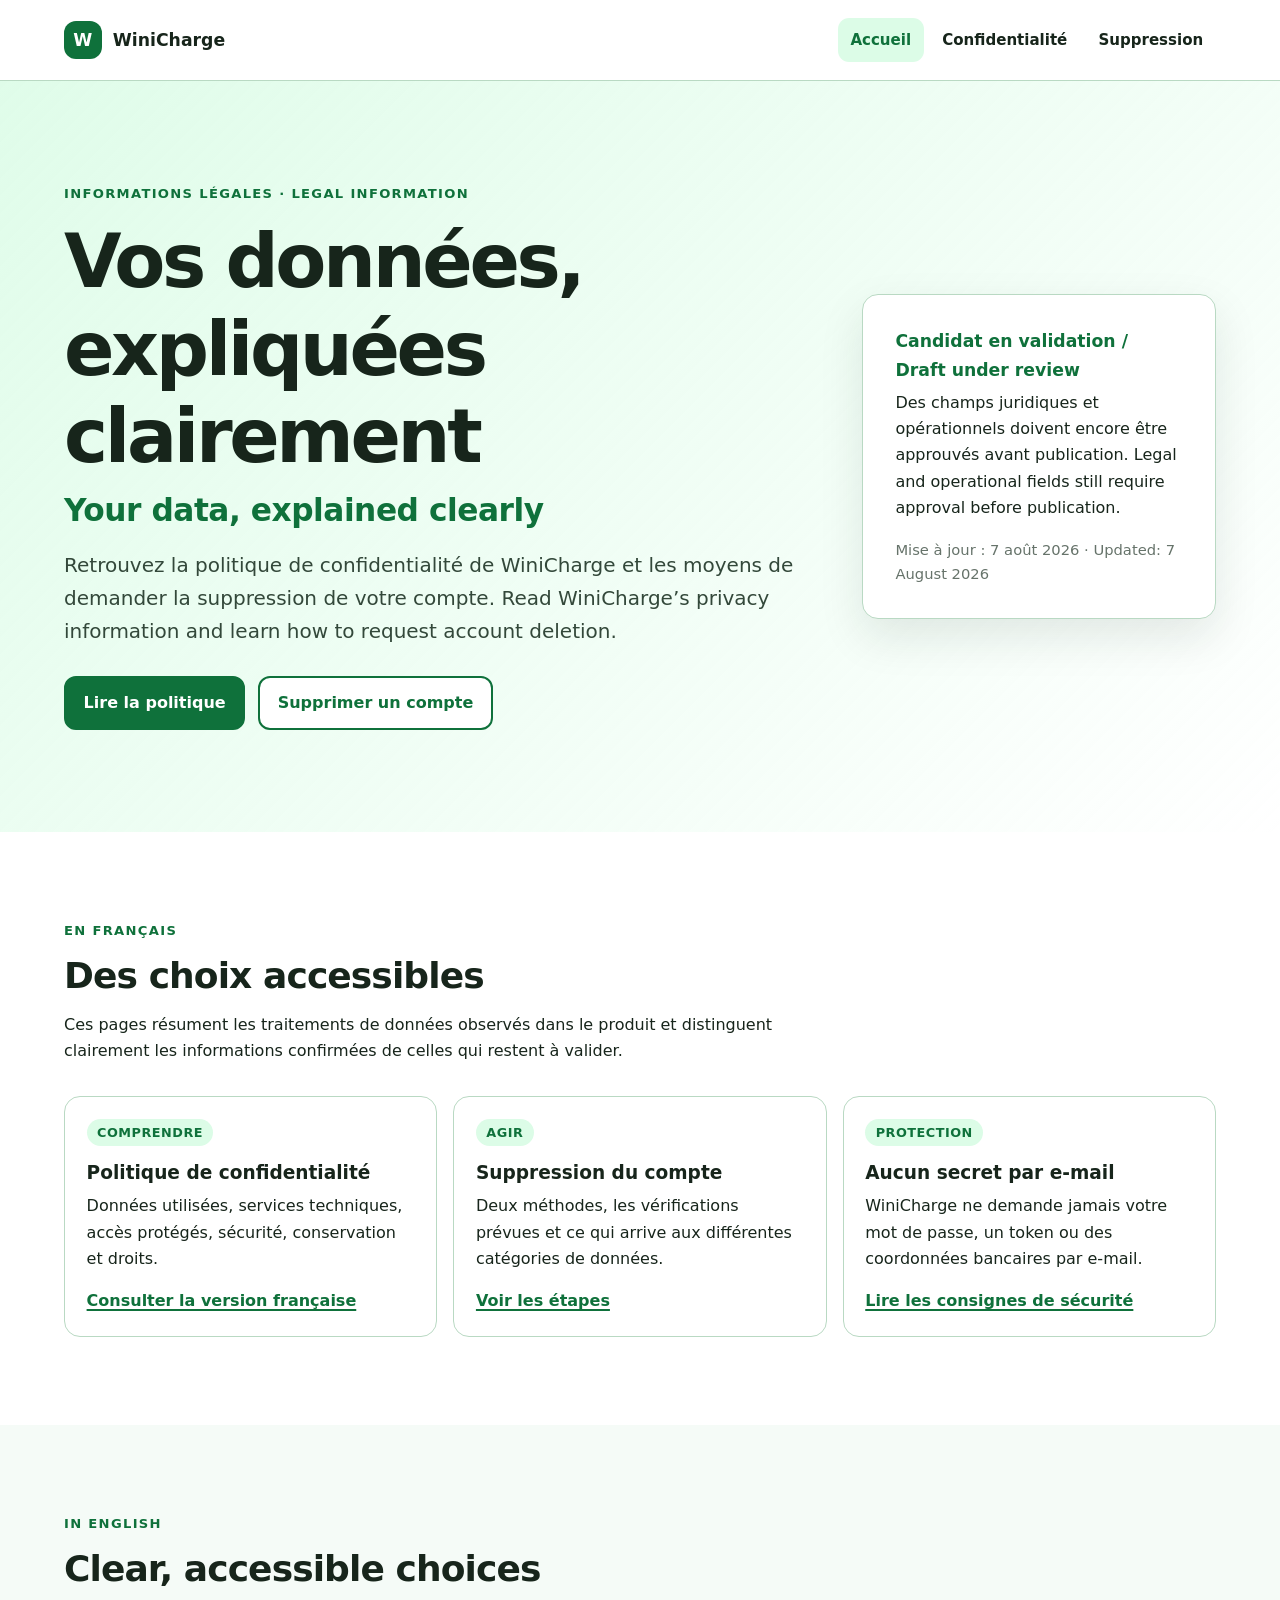
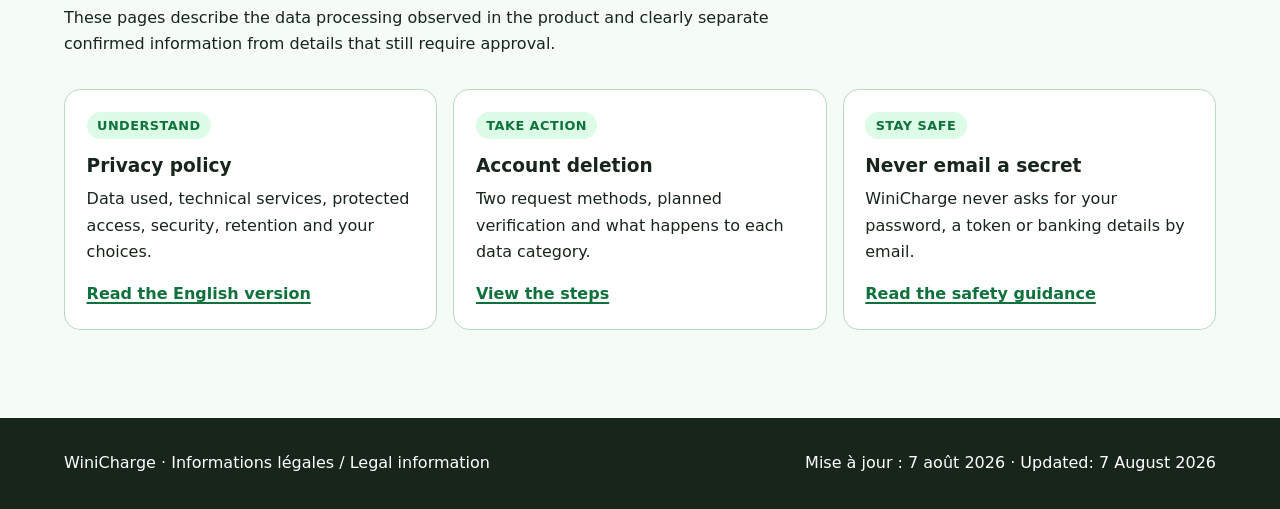
==== index.html @ 92ef0008 "docs: publish WiniCharge legal pages" ====
<!doctype html>
<html lang="fr">
  <head>
    <meta charset="utf-8">
    <meta name="viewport" content="width=device-width, initial-scale=1">
    <meta name="description" content="Informations de confidentialité et options de suppression de compte pour l’application WiniCharge.">
    <meta name="referrer" content="no-referrer">
    <title>Informations légales | WiniCharge</title>
    <link rel="stylesheet" href="styles.css">
  </head>
  <body>
    <a class="skip-link" href="#contenu">Aller au contenu / Skip to content</a>
    <header class="site-header">
      <div class="shell header-inner">
        <a class="brand" href="./" aria-label="WiniCharge — accueil">
          <span class="brand-mark" aria-hidden="true">W</span>
          <span>WiniCharge</span>
        </a>
        <nav class="site-nav" aria-label="Navigation principale / Main navigation">
          <ul>
            <li><a href="./" aria-current="page">Accueil</a></li>
            <li><a href="privacy/">Confidentialité</a></li>
            <li><a href="delete-account/">Suppression</a></li>
          </ul>
        </nav>
      </div>
    </header>

    <main id="contenu" tabindex="-1">
      <section class="hero">
        <div class="shell hero-grid">
          <div>
            <p class="eyebrow">Informations légales · Legal information</p>
            <h1>
              Vos données, expliquées clairement
              <span class="title-translation" lang="en">Your data, explained clearly</span>
            </h1>
            <p class="lead">
              Retrouvez la politique de confidentialité de WiniCharge et les moyens de demander la suppression de votre compte.
              <span lang="en">Read WiniCharge’s privacy information and learn how to request account deletion.</span>
            </p>
            <div class="button-row">
              <a class="button" href="privacy/">Lire la politique</a>
              <a class="button button-secondary" href="delete-account/">Supprimer un compte</a>
            </div>
          </div>
          <aside class="hero-panel" aria-label="État de publication / Publication status">
            <strong>Candidat en validation / Draft under review</strong>
            <p>
              Des champs juridiques et opérationnels doivent encore être approuvés avant publication.
              <span lang="en">Legal and operational fields still require approval before publication.</span>
            </p>
            <p class="updated">Mise à jour : 7 août 2026 · Updated: 7 August 2026</p>
          </aside>
        </div>
      </section>

      <section class="section" id="francais" lang="fr" aria-labelledby="accueil-fr">
        <div class="shell">
          <div class="section-heading">
            <p class="eyebrow">En français</p>
            <h2 id="accueil-fr">Des choix accessibles</h2>
            <p>
              Ces pages résument les traitements de données observés dans le produit et distinguent clairement les informations confirmées de celles qui restent à valider.
            </p>
          </div>
          <div class="card-grid">
            <article class="card">
              <span class="card-label">Comprendre</span>
              <h3>Politique de confidentialité</h3>
              <p>Données utilisées, services techniques, accès protégés, sécurité, conservation et droits.</p>
              <a href="privacy/#francais">Consulter la version française</a>
            </article>
            <article class="card">
              <span class="card-label">Agir</span>
              <h3>Suppression du compte</h3>
              <p>Deux méthodes, les vérifications prévues et ce qui arrive aux différentes catégories de données.</p>
              <a href="delete-account/#francais">Voir les étapes</a>
            </article>
            <article class="card">
              <span class="card-label">Protection</span>
              <h3>Aucun secret par e-mail</h3>
              <p>WiniCharge ne demande jamais votre mot de passe, un token ou des coordonnées bancaires par e-mail.</p>
              <a href="delete-account/#securite-fr">Lire les consignes de sécurité</a>
            </article>
          </div>
        </div>
      </section>

      <section class="section section-soft" id="english" lang="en" aria-labelledby="home-en">
        <div class="shell">
          <div class="section-heading">
            <p class="eyebrow">In English</p>
            <h2 id="home-en">Clear, accessible choices</h2>
            <p>
              These pages describe the data processing observed in the product and clearly separate confirmed information from details that still require approval.
            </p>
          </div>
          <div class="card-grid">
            <article class="card">
              <span class="card-label">Understand</span>
              <h3>Privacy policy</h3>
              <p>Data used, technical services, protected access, security, retention and your choices.</p>
              <a href="privacy/#english">Read the English version</a>
            </article>
            <article class="card">
              <span class="card-label">Take action</span>
              <h3>Account deletion</h3>
              <p>Two request methods, planned verification and what happens to each data category.</p>
              <a href="delete-account/#english">View the steps</a>
            </article>
            <article class="card">
              <span class="card-label">Stay safe</span>
              <h3>Never email a secret</h3>
              <p>WiniCharge never asks for your password, a token or banking details by email.</p>
              <a href="delete-account/#security-en">Read the safety guidance</a>
            </article>
          </div>
        </div>
      </section>
    </main>

    <footer class="site-footer">
      <div class="shell footer-inner">
        <p>WiniCharge · Informations légales / Legal information</p>
        <p>Mise à jour : 7 août 2026 · Updated: 7 August 2026</p>
      </div>
    </footer>
  </body>
</html>
---- styles.css ----
:root {
  color-scheme: light;
  --white: #ffffff;
  --green: #16a34a;
  --green-dark: #0f713b;
  --green-soft: #dcfce7;
  --ink: #17251b;
  --muted: #66736a;
  --border: #b9d9c3;
  --shadow: 0 18px 45px rgba(23, 37, 27, 0.1);
  --radius-large: 1.5rem;
  --radius-medium: 1rem;
  --content-width: 72rem;
}

*,
*::before,
*::after {
  box-sizing: border-box;
}

html {
  scroll-behavior: smooth;
}

body {
  margin: 0;
  background: var(--white);
  color: var(--ink);
  font-family:
    Inter, ui-sans-serif, system-ui, -apple-system, BlinkMacSystemFont, "Segoe UI",
    sans-serif;
  font-size: 1rem;
  line-height: 1.65;
}

a {
  color: var(--green-dark);
  font-weight: 650;
  text-decoration-thickness: 0.1em;
  text-underline-offset: 0.18em;
}

a:hover {
  text-decoration-thickness: 0.16em;
}

:focus-visible {
  outline: 3px solid var(--ink);
  outline-offset: 3px;
}

.skip-link {
  position: fixed;
  top: 0.75rem;
  left: 0.75rem;
  z-index: 100;
  padding: 0.7rem 1rem;
  border-radius: 0.6rem;
  background: var(--ink);
  color: var(--white);
  transform: translateY(-180%);
}

.skip-link:focus {
  transform: translateY(0);
}

.shell {
  width: min(calc(100% - 2rem), var(--content-width));
  margin-inline: auto;
}

.site-header {
  position: relative;
  z-index: 10;
  border-bottom: 1px solid var(--border);
  background: rgba(255, 255, 255, 0.98);
}

.header-inner {
  display: flex;
  min-height: 5rem;
  align-items: center;
  justify-content: space-between;
  gap: 1.25rem;
}

.brand {
  display: inline-flex;
  align-items: center;
  gap: 0.7rem;
  color: var(--ink);
  font-size: 1.08rem;
  font-weight: 800;
  text-decoration: none;
}

.brand-mark {
  display: grid;
  width: 2.35rem;
  height: 2.35rem;
  place-items: center;
  border-radius: 0.75rem;
  background: var(--green-dark);
  color: var(--white);
  font-weight: 850;
}

.site-nav ul {
  display: flex;
  margin: 0;
  padding: 0;
  align-items: center;
  gap: 0.35rem;
  list-style: none;
}

.site-nav a {
  display: inline-flex;
  min-height: 2.75rem;
  align-items: center;
  padding: 0.55rem 0.8rem;
  border-radius: 0.7rem;
  color: var(--ink);
  font-size: 0.94rem;
  text-decoration: none;
}

.site-nav a:hover,
.site-nav a[aria-current="page"] {
  background: var(--green-soft);
  color: var(--green-dark);
}

main:focus {
  outline: none;
}

.hero {
  padding-block: clamp(3.5rem, 8vw, 7rem);
  background:
    linear-gradient(135deg, rgba(220, 252, 231, 0.9), rgba(255, 255, 255, 0.45)),
    var(--white);
}

.hero-grid {
  display: grid;
  align-items: center;
  gap: clamp(2rem, 5vw, 4.5rem);
  grid-template-columns: minmax(0, 1.35fr) minmax(16rem, 0.65fr);
}

.eyebrow {
  margin: 0 0 0.8rem;
  color: var(--green-dark);
  font-size: 0.82rem;
  font-weight: 800;
  letter-spacing: 0.1em;
  text-transform: uppercase;
}

h1,
h2,
h3 {
  margin-top: 0;
  color: var(--ink);
  line-height: 1.18;
  text-wrap: balance;
}

h1 {
  max-width: 18ch;
  margin-bottom: 1.25rem;
  font-size: clamp(2.35rem, 6vw, 4.65rem);
  letter-spacing: -0.045em;
}

h1 .title-translation {
  display: block;
  margin-top: 0.65rem;
  color: var(--green-dark);
  font-size: 0.42em;
  letter-spacing: -0.015em;
}

h2 {
  margin-bottom: 0.9rem;
  font-size: clamp(1.55rem, 3vw, 2.25rem);
  letter-spacing: -0.025em;
}

h3 {
  margin-bottom: 0.55rem;
  font-size: 1.16rem;
}

p,
ul,
ol,
dl,
pre {
  margin-top: 0;
}

.lead {
  max-width: 63ch;
  color: #33483a;
  font-size: clamp(1.08rem, 2vw, 1.25rem);
}

.button-row {
  display: flex;
  flex-wrap: wrap;
  gap: 0.8rem;
  margin-top: 1.75rem;
}

.button {
  display: inline-flex;
  min-height: 3rem;
  align-items: center;
  justify-content: center;
  padding: 0.75rem 1.1rem;
  border: 2px solid var(--green-dark);
  border-radius: 0.75rem;
  background: var(--green-dark);
  color: var(--white);
  font-weight: 750;
  text-decoration: none;
}

.button:hover {
  background: #095b2e;
  color: var(--white);
}

.button:focus-visible {
  box-shadow: 0 0 0 5px var(--white);
}

.button-secondary {
  background: var(--white);
  color: var(--green-dark);
}

.button-secondary:hover {
  background: var(--green-soft);
  color: var(--green-dark);
}

.hero-panel,
.card,
.notice,
.email-panel {
  border: 1px solid var(--border);
  border-radius: var(--radius-medium);
  background: var(--white);
}

.hero-panel {
  padding: clamp(1.35rem, 4vw, 2rem);
  box-shadow: var(--shadow);
}

.hero-panel strong {
  display: block;
  margin-bottom: 0.35rem;
  color: var(--green-dark);
  font-size: 1.08rem;
}

.section {
  padding-block: clamp(3.5rem, 7vw, 5.5rem);
}

.section-soft {
  background: #f5fbf7;
}

.section-heading {
  max-width: 48rem;
  margin-bottom: 2rem;
}

.card-grid {
  display: grid;
  gap: 1rem;
  grid-template-columns: repeat(3, minmax(0, 1fr));
}

.card {
  padding: 1.35rem;
}

.card p:last-child,
.notice p:last-child,
.hero-panel p:last-child,
.email-panel p:last-child {
  margin-bottom: 0;
}

.card-label {
  display: inline-flex;
  margin-bottom: 1rem;
  padding: 0.2rem 0.65rem;
  border-radius: 999px;
  background: var(--green-soft);
  color: var(--green-dark);
  font-size: 0.8rem;
  font-weight: 800;
  letter-spacing: 0.04em;
  text-transform: uppercase;
}

.notice {
  margin-block: 1.5rem;
  padding: 1.15rem 1.25rem;
  border-left: 0.45rem solid var(--green);
  background: var(--green-soft);
}

.notice-critical {
  border-color: var(--green-dark);
  background: #effaf2;
  box-shadow: 0 8px 24px rgba(15, 113, 59, 0.12);
}

.notice-critical strong {
  display: block;
  margin-bottom: 0.35rem;
  color: var(--green-dark);
  font-size: clamp(1.1rem, 2.5vw, 1.35rem);
}

.document-hero {
  padding-block: clamp(2.75rem, 6vw, 5rem);
  border-bottom: 1px solid var(--border);
  background: linear-gradient(135deg, var(--green-soft), var(--white));
}

.document-hero h1 {
  max-width: 23ch;
  font-size: clamp(2.15rem, 5vw, 3.75rem);
}

.document-meta {
  display: flex;
  flex-wrap: wrap;
  gap: 0.5rem 1.25rem;
  color: var(--muted);
  font-size: 0.95rem;
}

.language-switcher {
  display: flex;
  flex-wrap: wrap;
  gap: 0.65rem;
  margin-top: 1.35rem;
}

.language-switcher a {
  display: inline-flex;
  min-height: 2.75rem;
  align-items: center;
  padding: 0.45rem 0.85rem;
  border: 1px solid var(--green-dark);
  border-radius: 999px;
  background: var(--white);
  text-decoration: none;
}

.prose {
  max-width: 52rem;
}

.prose > section {
  padding-top: 1rem;
  scroll-margin-top: 1rem;
}

.prose > section + section {
  margin-top: 4rem;
  padding-top: 4rem;
  border-top: 2px solid var(--border);
}

.prose h2 {
  margin-top: 0;
}

.prose h3 {
  margin-top: 2rem;
}

.prose li + li {
  margin-top: 0.55rem;
}

.prose code,
.code-line {
  overflow-wrap: anywhere;
  color: var(--ink);
  font-family: ui-monospace, SFMono-Regular, Consolas, "Liberation Mono", monospace;
}

.fact-list {
  display: grid;
  gap: 0.9rem;
  padding: 0;
  list-style: none;
}

.fact-list li {
  padding: 1rem;
  border-left: 0.3rem solid var(--green);
  background: #f5fbf7;
}

.email-panel {
  margin-block: 1.25rem;
  padding: 1.25rem;
}

.email-template {
  overflow-x: auto;
  margin-bottom: 0;
  padding: 1rem;
  border: 1px solid var(--border);
  border-radius: 0.7rem;
  background: #f5fbf7;
  color: var(--ink);
  font: inherit;
  white-space: pre-wrap;
}

.steps {
  padding-left: 1.35rem;
}

.updated {
  color: var(--muted);
  font-size: 0.92rem;
}

.site-footer {
  padding-block: 2rem;
  background: var(--ink);
  color: var(--white);
}

.footer-inner {
  display: flex;
  align-items: center;
  justify-content: space-between;
  gap: 1rem;
}

.site-footer p {
  margin: 0;
}

.site-footer a {
  color: var(--green-soft);
}

@media (max-width: 52rem) {
  .header-inner,
  .footer-inner {
    align-items: flex-start;
    flex-direction: column;
  }

  .header-inner {
    padding-block: 0.85rem;
  }

  .site-nav {
    width: 100%;
    overflow-x: auto;
  }

  .site-nav ul {
    width: max-content;
  }

  .hero-grid,
  .card-grid {
    grid-template-columns: 1fr;
  }
}

@media (max-width: 34rem) {
  .shell {
    width: min(calc(100% - 1.25rem), var(--content-width));
  }

  .button-row,
  .button {
    width: 100%;
  }

  .site-nav a {
    padding-inline: 0.65rem;
    font-size: 0.89rem;
  }
}

@media (prefers-reduced-motion: reduce) {
  html {
    scroll-behavior: auto;
  }
}

@media print {
  .skip-link,
  .site-header,
  .button-row,
  .language-switcher,
  .site-footer {
    display: none;
  }

  body {
    color: #000000;
    font-size: 11pt;
  }

  .document-hero,
  .section,
  .prose > section + section {
    margin: 0;
    padding-block: 1rem;
    background: transparent;
  }
}
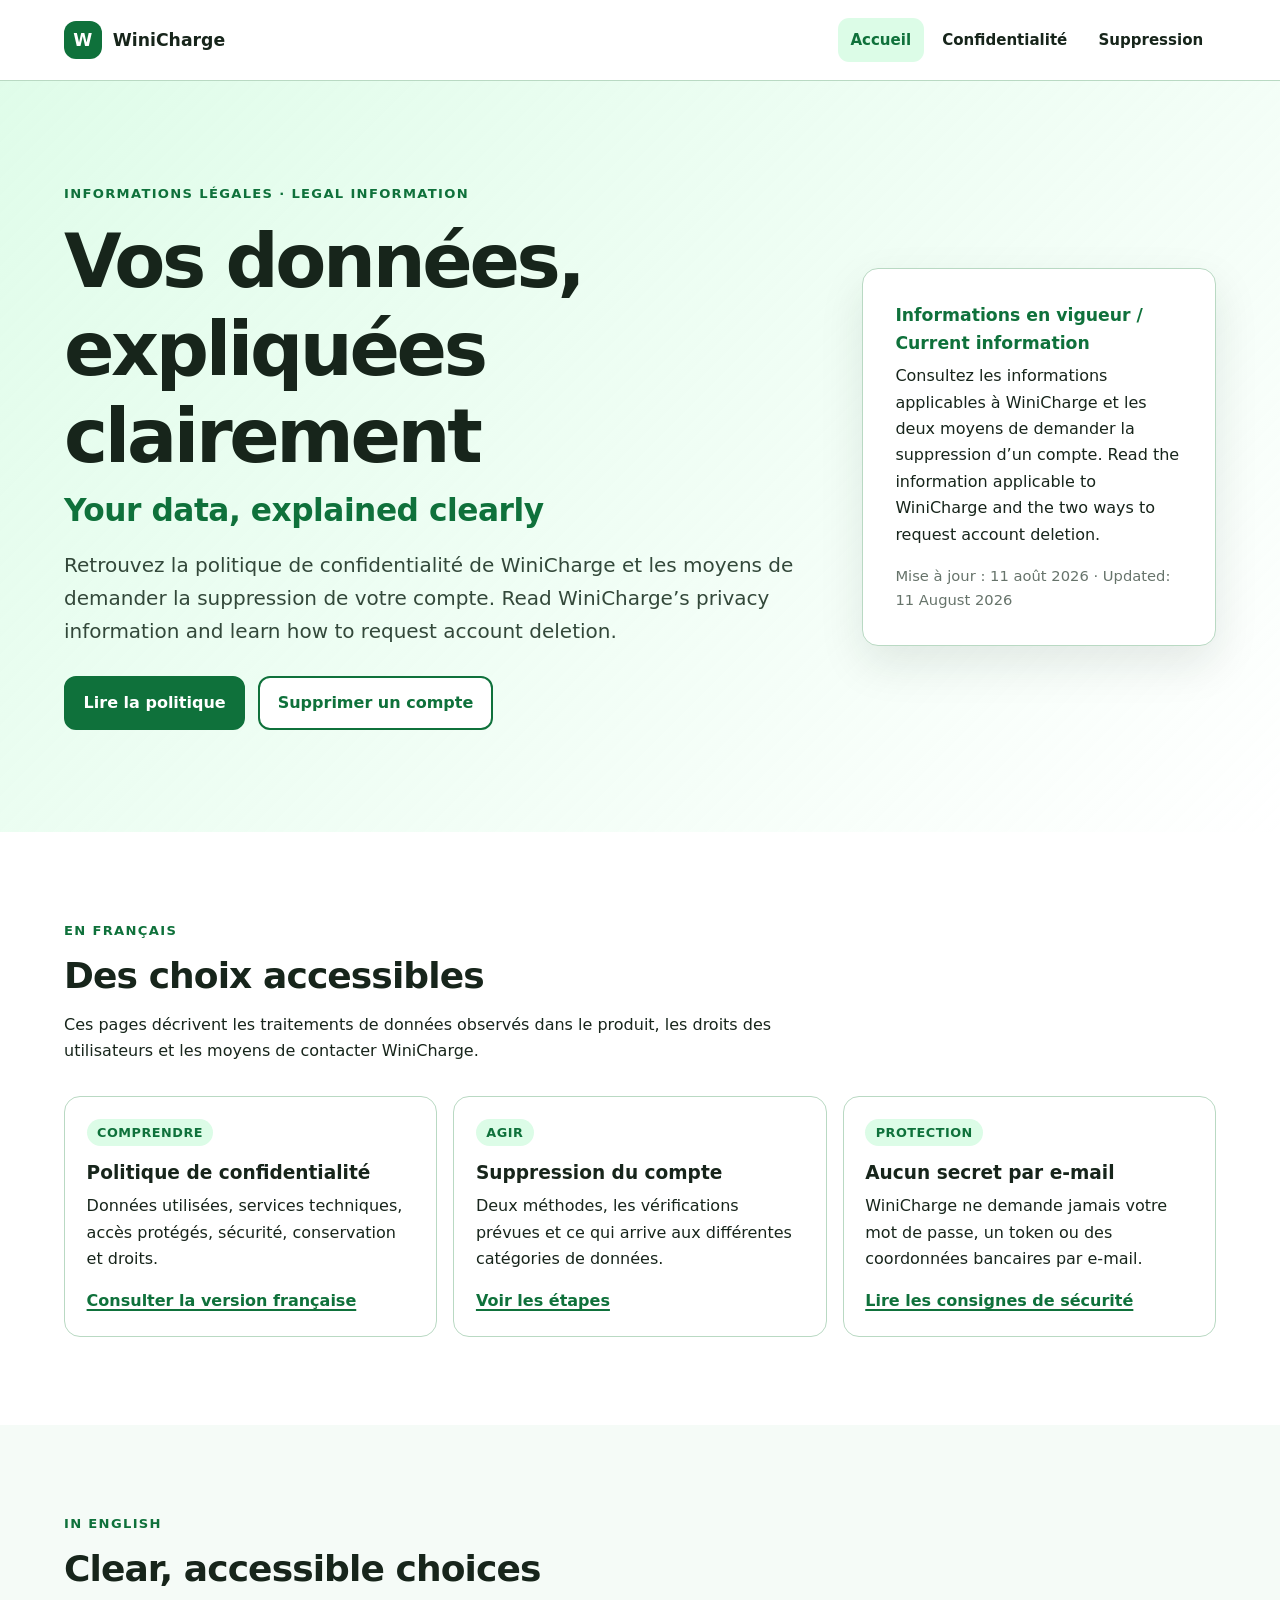
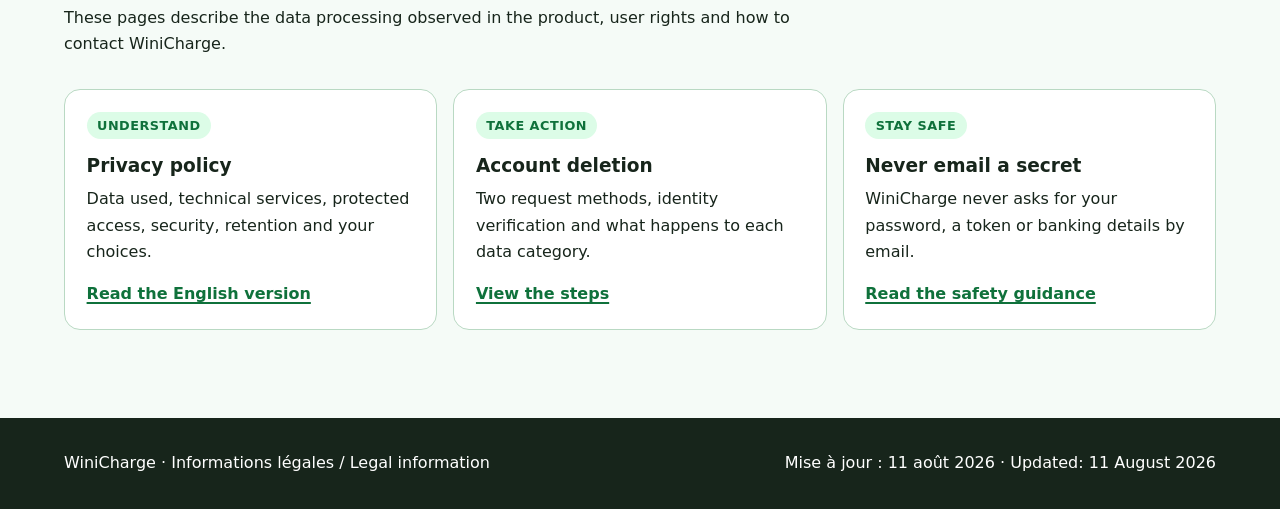
==== commit e61a5dc6: "docs: finalize WiniCharge legal pages" ====
--- a/index.html
+++ b/index.html
@@ -44,13 +44,13 @@
               <a class="button button-secondary" href="delete-account/">Supprimer un compte</a>
             </div>
           </div>
-          <aside class="hero-panel" aria-label="État de publication / Publication status">
-            <strong>Candidat en validation / Draft under review</strong>
+          <aside class="hero-panel" aria-label="État du document / Document status">
+            <strong>Informations en vigueur / Current information</strong>
             <p>
-              Des champs juridiques et opérationnels doivent encore être approuvés avant publication.
-              <span lang="en">Legal and operational fields still require approval before publication.</span>
+              Consultez les informations applicables à WiniCharge et les deux moyens de demander la suppression d’un compte.
+              <span lang="en">Read the information applicable to WiniCharge and the two ways to request account deletion.</span>
             </p>
-            <p class="updated">Mise à jour : 7 août 2026 · Updated: 7 August 2026</p>
+            <p class="updated">Mise à jour : 11 août 2026 · Updated: 11 August 2026</p>
           </aside>
         </div>
       </section>
@@ -61,7 +61,7 @@
             <p class="eyebrow">En français</p>
             <h2 id="accueil-fr">Des choix accessibles</h2>
             <p>
-              Ces pages résument les traitements de données observés dans le produit et distinguent clairement les informations confirmées de celles qui restent à valider.
+              Ces pages décrivent les traitements de données observés dans le produit, les droits des utilisateurs et les moyens de contacter WiniCharge.
             </p>
           </div>
           <div class="card-grid">
@@ -93,7 +93,7 @@
             <p class="eyebrow">In English</p>
             <h2 id="home-en">Clear, accessible choices</h2>
             <p>
-              These pages describe the data processing observed in the product and clearly separate confirmed information from details that still require approval.
+              These pages describe the data processing observed in the product, user rights and how to contact WiniCharge.
             </p>
           </div>
           <div class="card-grid">
@@ -106,7 +106,7 @@
             <article class="card">
               <span class="card-label">Take action</span>
               <h3>Account deletion</h3>
-              <p>Two request methods, planned verification and what happens to each data category.</p>
+              <p>Two request methods, identity verification and what happens to each data category.</p>
               <a href="delete-account/#english">View the steps</a>
             </article>
             <article class="card">
@@ -123,7 +123,7 @@
     <footer class="site-footer">
       <div class="shell footer-inner">
         <p>WiniCharge · Informations légales / Legal information</p>
-        <p>Mise à jour : 7 août 2026 · Updated: 7 August 2026</p>
+        <p>Mise à jour : 11 août 2026 · Updated: 11 August 2026</p>
       </div>
     </footer>
   </body>
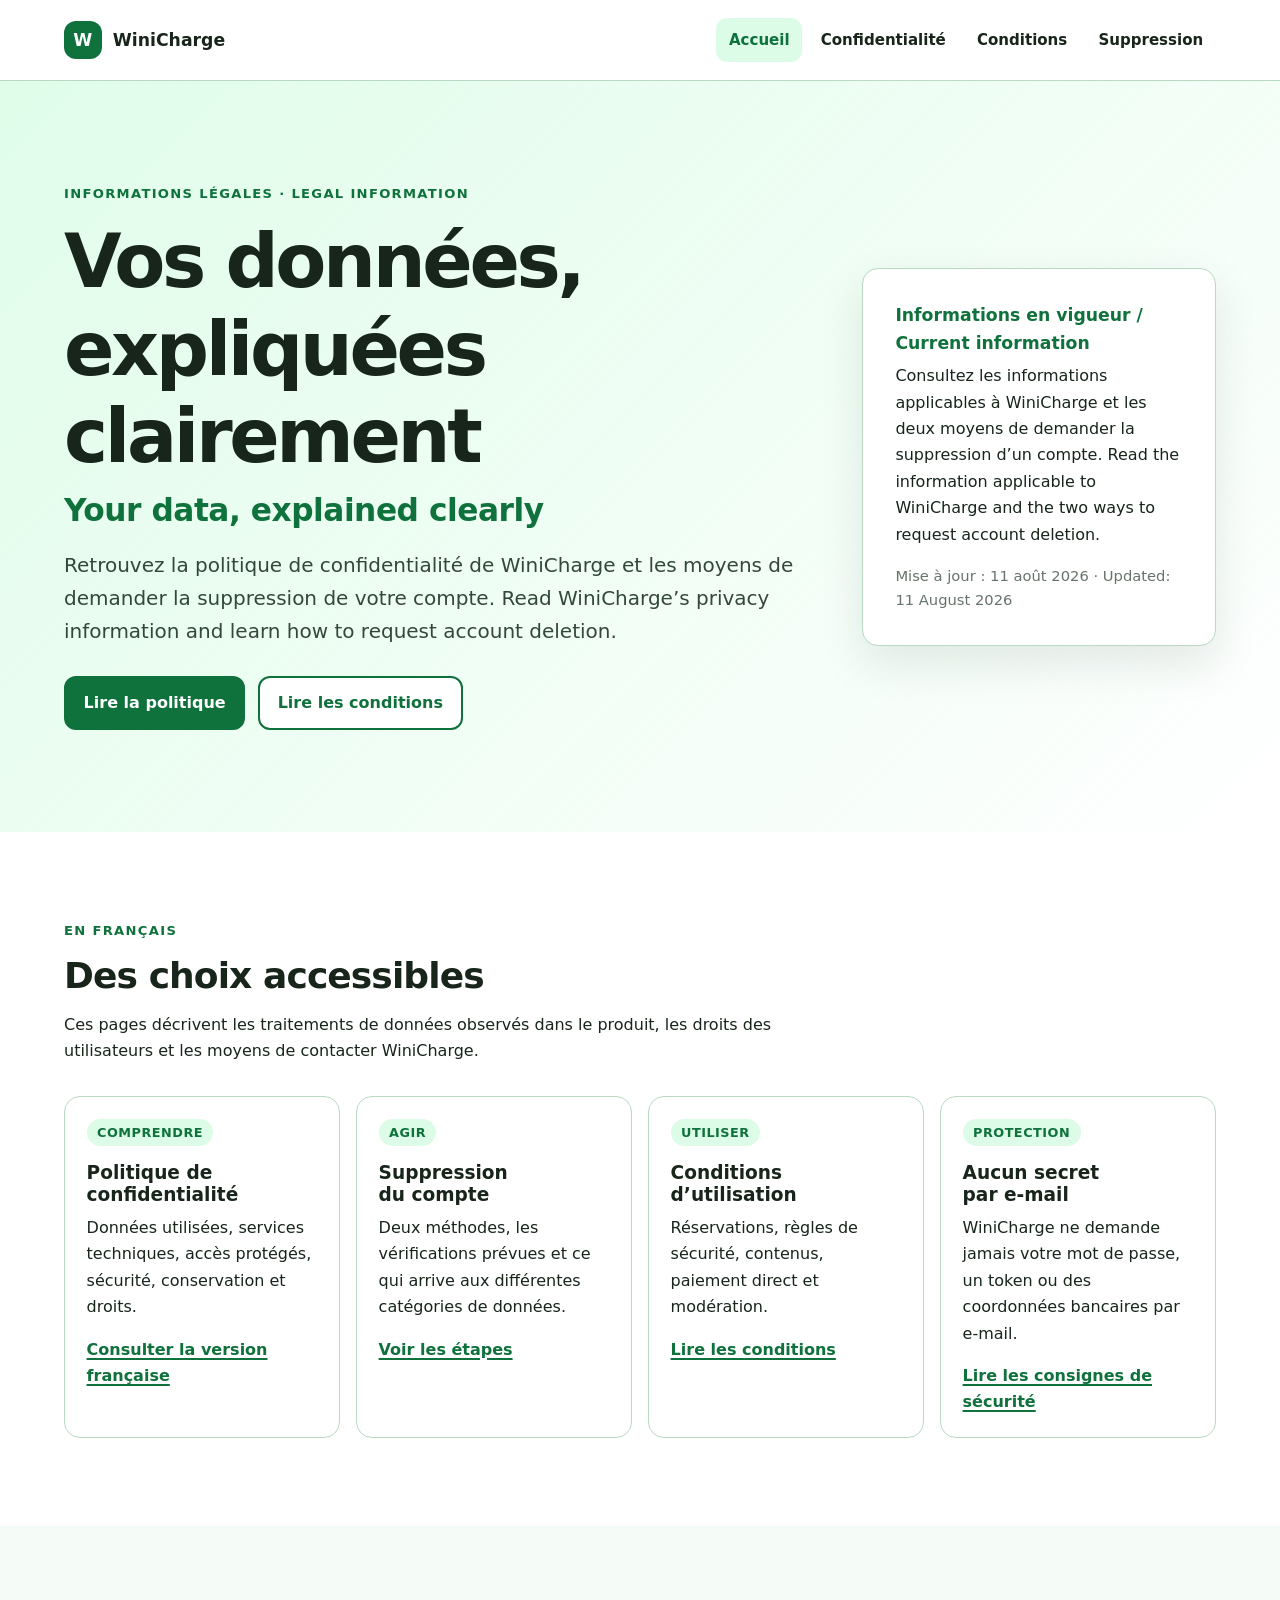
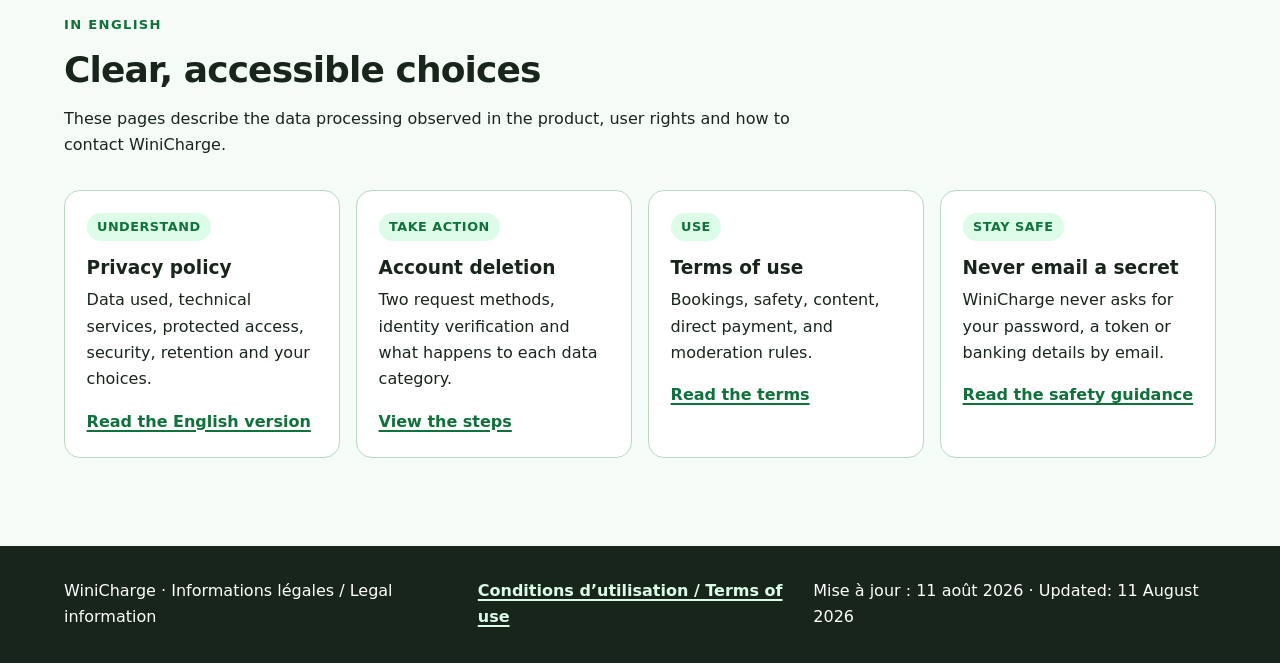
==== commit 1a53c174: "feat: publish WiniCharge terms of use" ====
--- a/index.html
+++ b/index.html
@@ -20,6 +20,7 @@
           <ul>
             <li><a href="./" aria-current="page">Accueil</a></li>
             <li><a href="privacy/">Confidentialité</a></li>
+            <li><a href="terms/">Conditions</a></li>
             <li><a href="delete-account/">Suppression</a></li>
           </ul>
         </nav>
@@ -41,7 +42,7 @@
             </p>
             <div class="button-row">
               <a class="button" href="privacy/">Lire la politique</a>
-              <a class="button button-secondary" href="delete-account/">Supprimer un compte</a>
+              <a class="button button-secondary" href="terms/">Lire les conditions</a>
             </div>
           </div>
           <aside class="hero-panel" aria-label="État du document / Document status">
@@ -78,6 +79,12 @@
               <a href="delete-account/#francais">Voir les étapes</a>
             </article>
             <article class="card">
+              <span class="card-label">Utiliser</span>
+              <h3>Conditions d’utilisation</h3>
+              <p>Réservations, règles de sécurité, contenus, paiement direct et modération.</p>
+              <a href="terms/#francais">Lire les conditions</a>
+            </article>
+            <article class="card">
               <span class="card-label">Protection</span>
               <h3>Aucun secret par e-mail</h3>
               <p>WiniCharge ne demande jamais votre mot de passe, un token ou des coordonnées bancaires par e-mail.</p>
@@ -110,6 +117,12 @@
               <a href="delete-account/#english">View the steps</a>
             </article>
             <article class="card">
+              <span class="card-label">Use</span>
+              <h3>Terms of use</h3>
+              <p>Bookings, safety, content, direct payment, and moderation rules.</p>
+              <a href="terms/#english">Read the terms</a>
+            </article>
+            <article class="card">
               <span class="card-label">Stay safe</span>
               <h3>Never email a secret</h3>
               <p>WiniCharge never asks for your password, a token or banking details by email.</p>
@@ -123,6 +136,7 @@
     <footer class="site-footer">
       <div class="shell footer-inner">
         <p>WiniCharge · Informations légales / Legal information</p>
+        <p><a href="terms/">Conditions d’utilisation / Terms of use</a></p>
         <p>Mise à jour : 11 août 2026 · Updated: 11 August 2026</p>
       </div>
     </footer>
--- a/styles.css
+++ b/styles.css
@@ -286,7 +286,7 @@
 .card-grid {
   display: grid;
   gap: 1rem;
-  grid-template-columns: repeat(3, minmax(0, 1fr));
+  grid-template-columns: repeat(auto-fit, minmax(15rem, 1fr));
 }
 
 .card {
@@ -534,4 +534,3 @@
     background: transparent;
   }
 }
-
